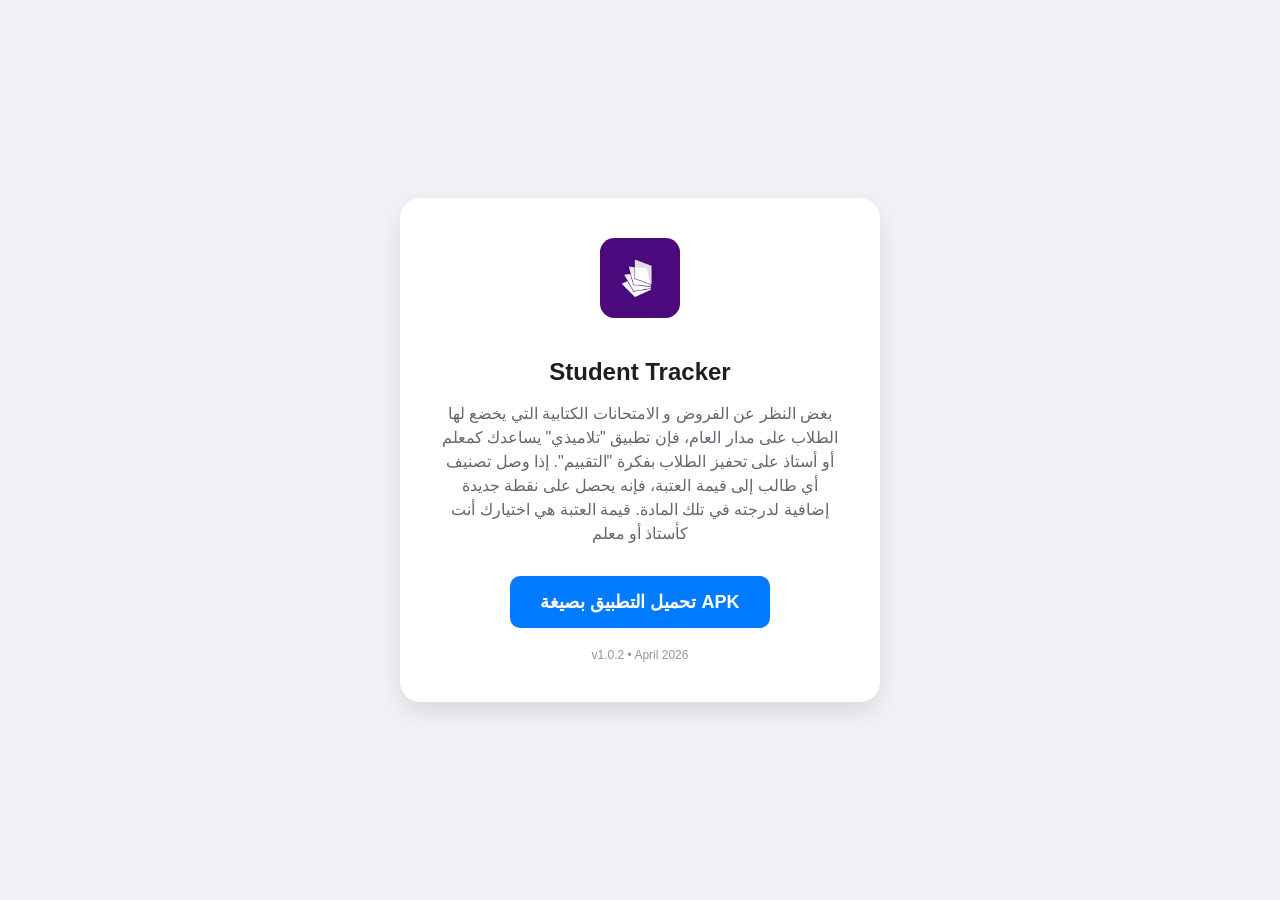
==== index.html @ 93ee36cd "Update index.html" ====
<!DOCTYPE html>
<html lang="en">
<head>
    <meta charset="UTF-8">
    <meta name="viewport" content="width=device-width, initial-scale=1.0">
    <title>Download Student Tracker</title>
    <style>
        body { font-family: -apple-system, BlinkMacSystemFont, "Segoe UI", Roboto, Helvetica, Arial, sans-serif; background-color: #f0f2f5; display: flex; justify-content: center; align-items: center; height: 100vh; margin: 0; }
        .container { background: white; padding: 40px; border-radius: 20px; box-shadow: 0 10px 25px rgba(0,0,0,0.1); text-align: center; max-width: 400px; width: 90%; }
        img { width: 80px; height: 80px; border-radius: 18%; margin-bottom: 20px; }
        h1 { font-size: 24px; color: #1c1e21; margin-bottom: 10px; }
        p { color: #606770; line-height: 1.5; margin-bottom: 30px; }
        .download-btn { background-color: #007bff; color: white; padding: 15px 30px; text-decoration: none; border-radius: 10px; font-weight: bold; font-size: 18px; display: inline-block; transition: background 0.3s; }
        .download-btn:hover { background-color: #0056b3; }
        .version { margin-top: 20px; font-size: 12px; color: #90949c; }
    </style>
</head>
<body>
    <div class="container">
        <img src="logo_v2.png" alt="App Icon">
        <h1>Student Tracker</h1>
        <p>
              بغض النظر عن الفروض و الامتحانات الكتابية التي يخضع لها الطلاب على مدار العام، فإن تطبيق "تلاميذي" يساعدك كمعلم أو أستاذ على تحفيز الطلاب بفكرة "التقييم".
 إذا وصل تصنيف أي طالب إلى قيمة العتبة، فإنه يحصل على نقطة جديدة إضافية لدرجته في تلك المادة.
قيمة العتبة هي اختيارك أنت كأستاذ أو معلم</p>
        <a href="https://github.com/Yassine-08/Talamidhi/releases/download/v1.0.0/talamidhi.apk" class="download-btn">تحميل التطبيق بصيغة APK</a>
        <div class="version">v1.0.2 • April 2026</div>
    </div>
</body>
</html>
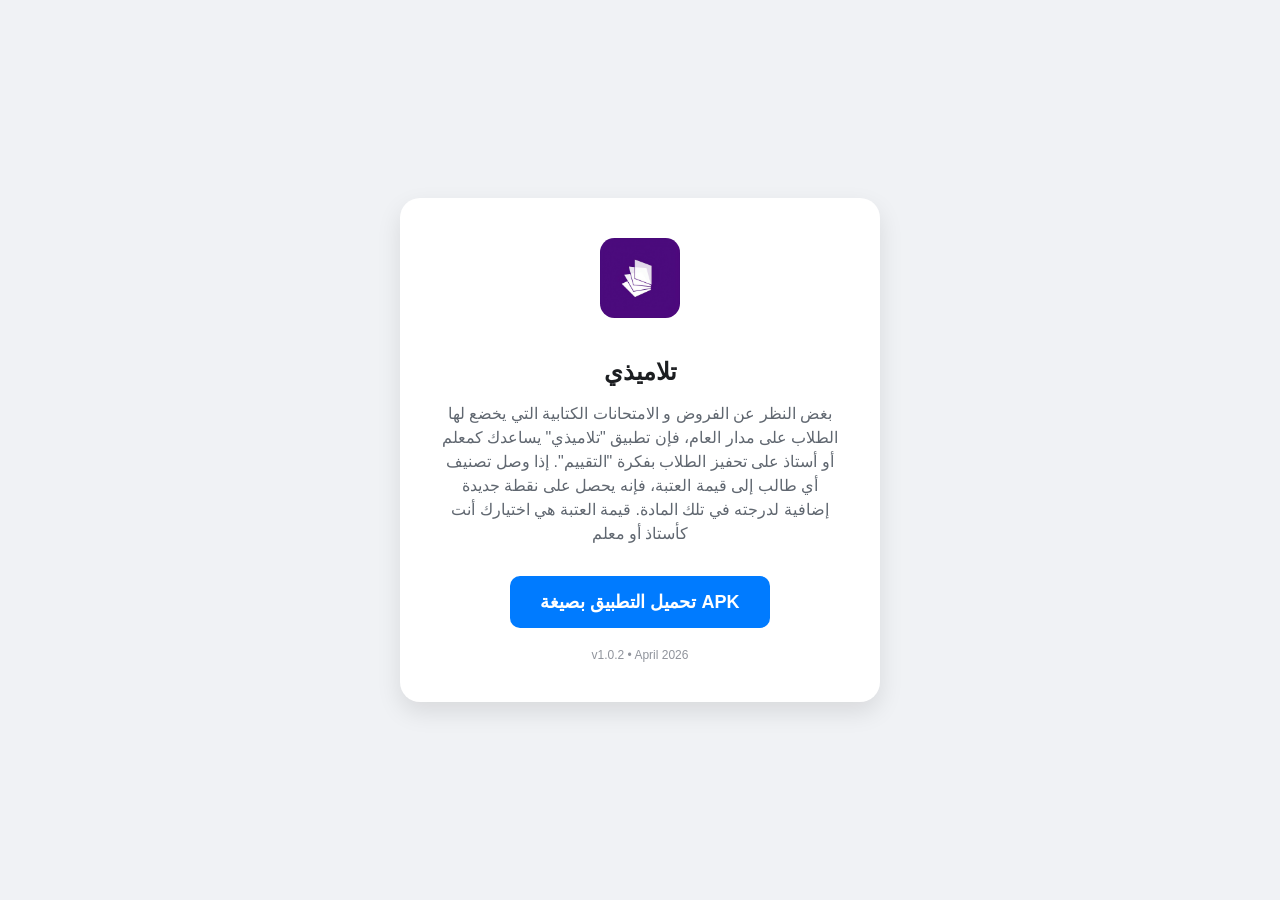
==== commit 0988b0c7: "Update index.html" ====
--- a/index.html
+++ b/index.html
@@ -18,7 +18,7 @@
 <body>
     <div class="container">
         <img src="logo_v2.png" alt="App Icon">
-        <h1>Student Tracker</h1>
+        <h1>تلاميذي</h1>
         <p>
               بغض النظر عن الفروض و الامتحانات الكتابية التي يخضع لها الطلاب على مدار العام، فإن تطبيق "تلاميذي" يساعدك كمعلم أو أستاذ على تحفيز الطلاب بفكرة "التقييم".
  إذا وصل تصنيف أي طالب إلى قيمة العتبة، فإنه يحصل على نقطة جديدة إضافية لدرجته في تلك المادة.
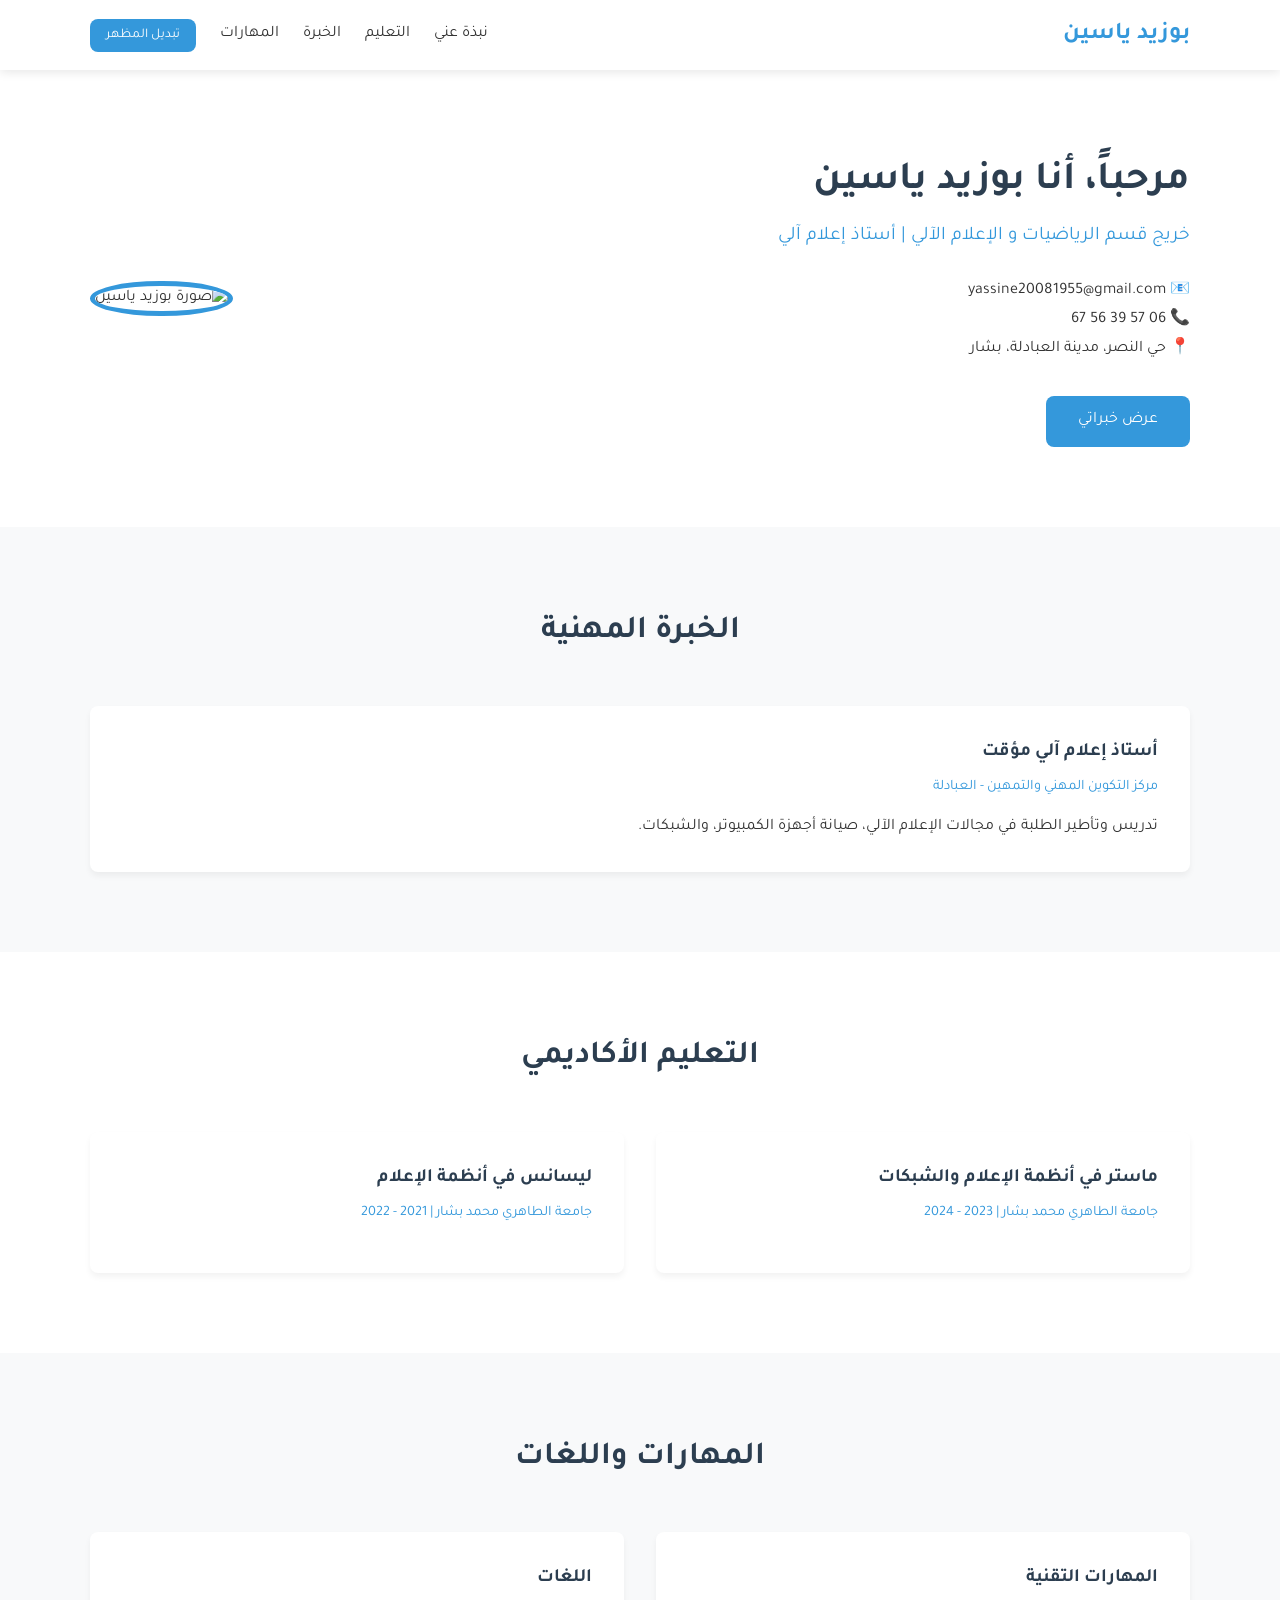
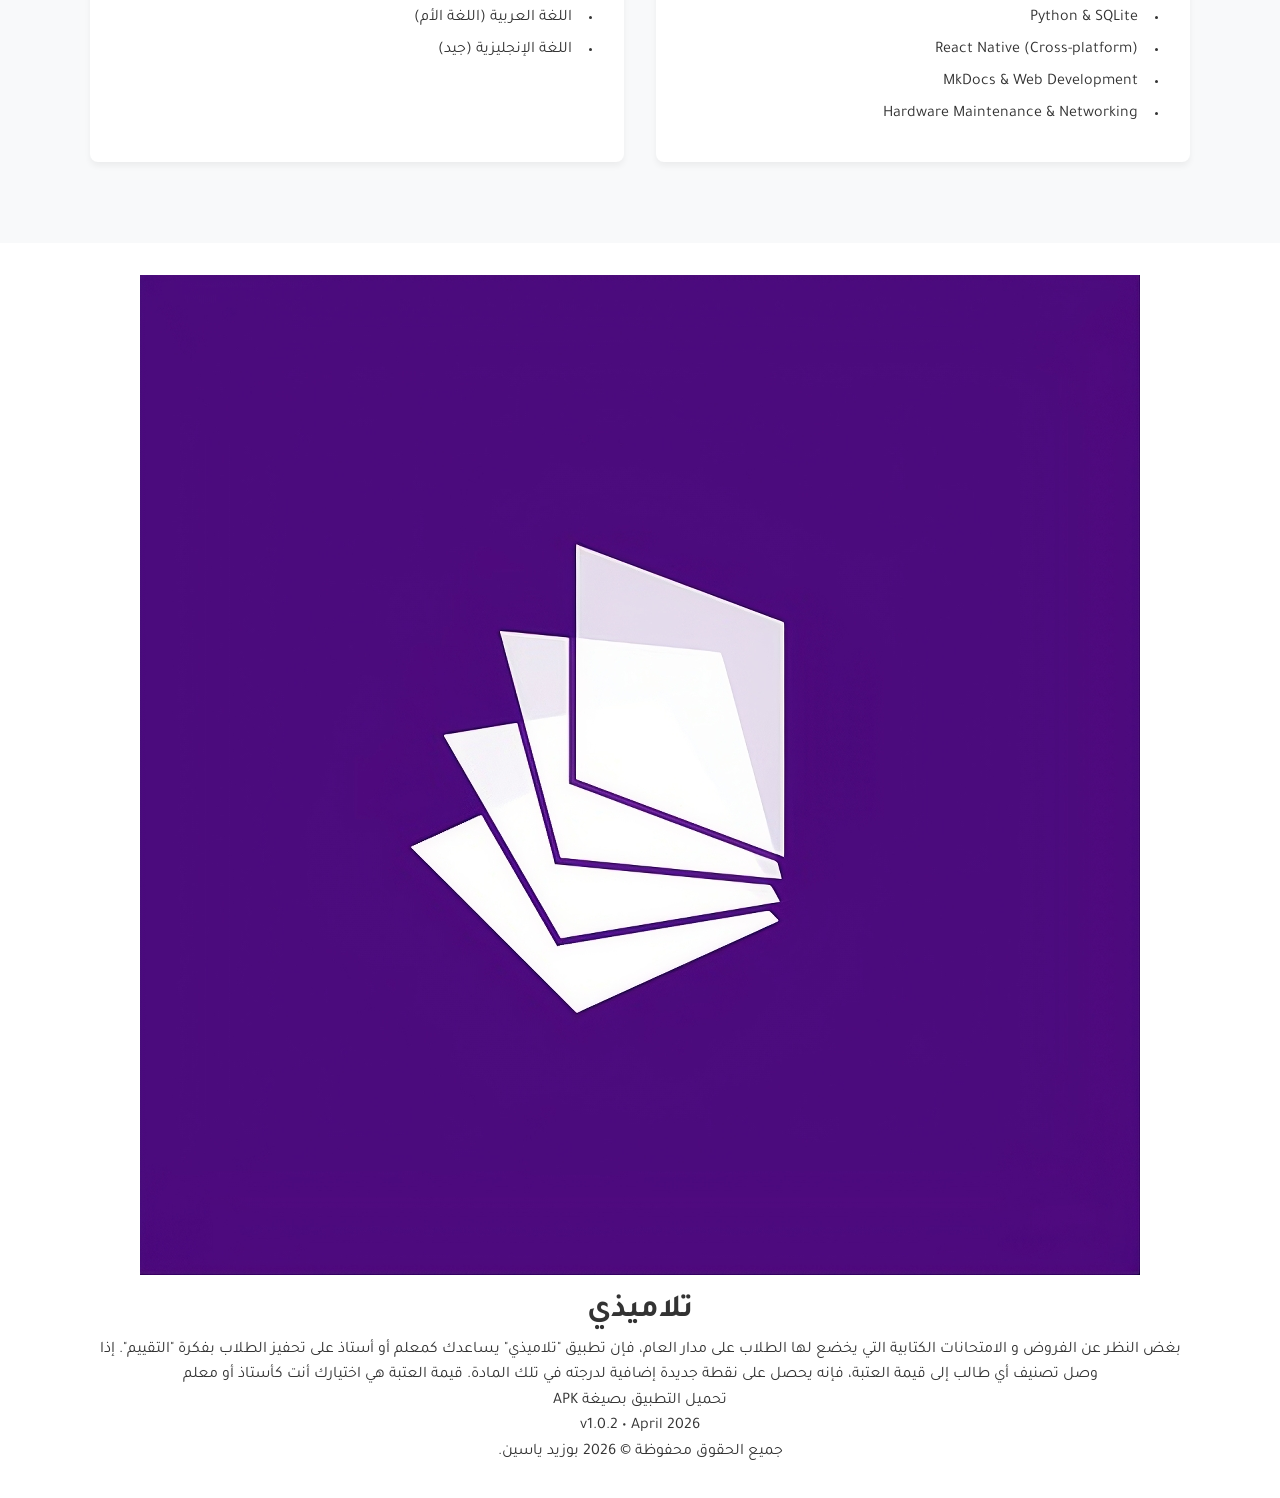
==== commit 03d24bd3: "new file" ====
--- a/index.html
+++ b/index.html
@@ -1,30 +1,122 @@
-<!DOCTYPE html>
-<html lang="en">
-<head>
-    <meta charset="UTF-8">
-    <meta name="viewport" content="width=device-width, initial-scale=1.0">
-    <title>Download Student Tracker</title>
-    <style>
-        body { font-family: -apple-system, BlinkMacSystemFont, "Segoe UI", Roboto, Helvetica, Arial, sans-serif; background-color: #f0f2f5; display: flex; justify-content: center; align-items: center; height: 100vh; margin: 0; }
-        .container { background: white; padding: 40px; border-radius: 20px; box-shadow: 0 10px 25px rgba(0,0,0,0.1); text-align: center; max-width: 400px; width: 90%; }
-        img { width: 80px; height: 80px; border-radius: 18%; margin-bottom: 20px; }
-        h1 { font-size: 24px; color: #1c1e21; margin-bottom: 10px; }
-        p { color: #606770; line-height: 1.5; margin-bottom: 30px; }
-        .download-btn { background-color: #007bff; color: white; padding: 15px 30px; text-decoration: none; border-radius: 10px; font-weight: bold; font-size: 18px; display: inline-block; transition: background 0.3s; }
-        .download-btn:hover { background-color: #0056b3; }
-        .version { margin-top: 20px; font-size: 12px; color: #90949c; }
-    </style>
-</head>
-<body>
-    <div class="container">
-        <img src="logo_v2.png" alt="App Icon">
-        <h1>تلاميذي</h1>
-        <p>
-              بغض النظر عن الفروض و الامتحانات الكتابية التي يخضع لها الطلاب على مدار العام، فإن تطبيق "تلاميذي" يساعدك كمعلم أو أستاذ على تحفيز الطلاب بفكرة "التقييم".
- إذا وصل تصنيف أي طالب إلى قيمة العتبة، فإنه يحصل على نقطة جديدة إضافية لدرجته في تلك المادة.
-قيمة العتبة هي اختيارك أنت كأستاذ أو معلم</p>
-        <a href="https://github.com/Yassine-08/Talamidhi/releases/download/v1.0.0/talamidhi.apk" class="download-btn">تحميل التطبيق بصيغة APK</a>
-        <div class="version">v1.0.2 • April 2026</div>
-    </div>
-</body>
-</html>
+<!DOCTYPE html>
+<html lang="ar" dir="rtl">
+<head>
+    <meta charset="UTF-8">
+    <meta name="viewport" content="width=device-width, initial-scale=1.0">
+    <title>بوزيد ياسين | محفظة مهنية</title>
+    <link rel="stylesheet" href="style.css">
+    <!-- Google Fonts for better typography -->
+    <link href="https://fonts.googleapis.com/css2?family=Tajawal:wght@400;500;700&display=swap" rel="stylesheet">
+</head>
+<body>
+
+    <header class="header">
+        <div class="container nav-container">
+            <h1 class="logo">بوزيد ياسين</h1>
+            <nav>
+                <ul class="nav-links">
+                    <li><a href="#about">نبذة عني</a></li>
+                    <li><a href="#education">التعليم</a></li>
+                    <li><a href="#experience">الخبرة</a></li>
+                    <li><a href="#skills">المهارات</a></li>
+                    <li><button id="theme-toggle" class="btn-theme">تبديل المظهر</button></li>
+                </ul>
+            </nav>
+        </div>
+    </header>
+
+    <main>
+        <!-- Hero Section -->
+        <section id="about" class="hero section">
+            <div class="container hero-content">
+                <div class="hero-text">
+                    <h2>مرحباً، أنا بوزيد ياسين</h2>
+                    <p class="subtitle">خريج قسم الرياضيات و الإعلام الآلي | أستاذ إعلام آلي</p>
+                    <p class="contact-info">
+                        📧 yassine20081955@gmail.com <br>
+                        📞 06 57 39 56 67 <br>
+                        📍 حي النصر، مدينة العبادلة، بشار
+                    </p>
+                    <a href="#experience" class="btn">عرض خبراتي</a>
+                </div>
+                <div class="hero-image">
+                    <!-- Replace with your actual photo path -->
+                    <img src="profile.jpg" alt="صورة بوزيد ياسين">
+                </div>
+            </div>
+        </section>
+
+        <!-- Experience Section -->
+        <section id="experience" class="section bg-light">
+            <div class="container">
+                <h2 class="section-title">الخبرة المهنية</h2>
+                <div class="card">
+                    <h3>أستاذ إعلام آلي مؤقت</h3>
+                    <p class="date">مركز التكوين المهني والتمهين - العبادلة</p>
+                    <p>تدريس وتأطير الطلبة في مجالات الإعلام الآلي، صيانة أجهزة الكمبيوتر، والشبكات.</p>
+                </div>
+            </div>
+        </section>
+
+        <!-- Education Section -->
+        <section id="education" class="section">
+            <div class="container">
+                <h2 class="section-title">التعليم الأكاديمي</h2>
+                <div class="grid-2">
+                    <div class="card">
+                        <h3>ماستر في أنظمة الإعلام والشبكات</h3>
+                        <p class="date">جامعة الطاهري محمد بشار | 2023 - 2024</p>
+                    </div>
+                    <div class="card">
+                        <h3>ليسانس في أنظمة الإعلام</h3>
+                        <p class="date">جامعة الطاهري محمد بشار | 2021 - 2022</p>
+                    </div>
+                </div>
+            </div>
+        </section>
+
+        <!-- Skills & Languages Section -->
+        <section id="skills" class="section bg-light">
+            <div class="container">
+                <h2 class="section-title">المهارات واللغات</h2>
+                <div class="grid-2">
+                    <div class="card">
+                        <h3>المهارات التقنية</h3>
+                        <ul class="skills-list">
+                            <li>Python & SQLite</li>
+                            <li>React Native (Cross-platform)</li>
+                            <li>MkDocs & Web Development</li>
+                            <li>Hardware Maintenance & Networking</li>
+                        </ul>
+                    </div>
+                    <div class="card">
+                        <h3>اللغات</h3>
+                        <ul class="skills-list">
+                            <li>اللغة العربية (اللغة الأم)</li>
+                            <li>اللغة الإنجليزية (جيد)</li>
+                        </ul>
+                    </div>
+                </div>
+            </div>
+        </section>
+    </main>
+
+    <footer>
+         <div class="container">
+        <img src="logo_v2.png" alt="App Icon">
+        <h1>تلاميذي</h1>
+        <p>
+              بغض النظر عن الفروض و الامتحانات الكتابية التي يخضع لها الطلاب على مدار العام، فإن تطبيق "تلاميذي" يساعدك كمعلم أو أستاذ على تحفيز الطلاب بفكرة "التقييم".
+ إذا وصل تصنيف أي طالب إلى قيمة العتبة، فإنه يحصل على نقطة جديدة إضافية لدرجته في تلك المادة.
+قيمة العتبة هي اختيارك أنت كأستاذ أو معلم</p>
+        <a href="https://github.com/Yassine-08/talamidhi/releases/download/v1.0.0/talamidhi.apk" class="download-btn">تحميل التطبيق بصيغة APK</a>
+        <div class="version">v1.0.2 • April 2026</div>
+    </div>
+        <div class="container">
+            <p>جميع الحقوق محفوظة &copy; 2026 بوزيد ياسين.</p>
+        </div>
+    </footer>
+
+    <script src="script.js"></script>
+</body>
+</html>
--- a/style.css
+++ b/style.css
@@ -0,0 +1,211 @@
+/* CSS Variables for Theming */
+:root {
+    --primary-color: #2c3e50;
+    --secondary-color: #3498db;
+    --bg-color: #ffffff;
+    --bg-light: #f8f9fa;
+    --text-color: #333333;
+    --card-bg: #ffffff;
+    --border-radius: 8px;
+    --transition: all 0.3s ease;
+}
+
+/* Dark Theme Variables */
+[data-theme="dark"] {
+    --primary-color: #ecf0f1;
+    --secondary-color: #3498db;
+    --bg-color: #1a1a1a;
+    --bg-light: #2c2c2c;
+    --text-color: #f5f5f5;
+    --card-bg: #333333;
+}
+
+/* Reset & Base Styles */
+* {
+    margin: 0;
+    padding: 0;
+    box-sizing: border-box;
+}
+
+body {
+    font-family: 'Tajawal', sans-serif;
+    background-color: var(--bg-color);
+    color: var(--text-color);
+    line-height: 1.6;
+    transition: var(--transition);
+}
+
+.container {
+    width: 90%;
+    max-width: 1100px;
+    margin: auto;
+}
+
+a {
+    text-decoration: none;
+    color: inherit;
+}
+
+/* Header & Navigation */
+.header {
+    background-color: var(--card-bg);
+    box-shadow: 0 2px 10px rgba(0,0,0,0.1);
+    position: sticky;
+    top: 0;
+    z-index: 100;
+}
+
+.nav-container {
+    display: flex;
+    justify-content: space-between;
+    align-items: center;
+    padding: 1rem 0;
+}
+
+.logo {
+    font-size: 1.5rem;
+    color: var(--secondary-color);
+}
+
+.nav-links {
+    list-style: none;
+    display: flex;
+    gap: 1.5rem;
+    align-items: center;
+}
+
+.nav-links a:hover {
+    color: var(--secondary-color);
+}
+
+.btn-theme {
+    background: var(--secondary-color);
+    color: #fff;
+    border: none;
+    padding: 0.5rem 1rem;
+    border-radius: var(--border-radius);
+    cursor: pointer;
+    font-family: inherit;
+    transition: var(--transition);
+}
+
+.btn-theme:hover {
+    opacity: 0.9;
+}
+
+/* Sections */
+.section {
+    padding: 5rem 0;
+}
+
+.bg-light {
+    background-color: var(--bg-light);
+}
+
+.section-title {
+    text-align: center;
+    margin-bottom: 3rem;
+    font-size: 2rem;
+    color: var(--primary-color);
+}
+
+/* Hero Section */
+.hero-content {
+    display: flex;
+    align-items: center;
+    justify-content: space-between;
+    gap: 2rem;
+}
+
+.hero-text h2 {
+    font-size: 2.5rem;
+    margin-bottom: 0.5rem;
+    color: var(--primary-color);
+}
+
+.subtitle {
+    font-size: 1.2rem;
+    color: var(--secondary-color);
+    margin-bottom: 1.5rem;
+}
+
+.contact-info {
+    margin-bottom: 2rem;
+    line-height: 1.8;
+}
+
+.btn {
+    display: inline-block;
+    background-color: var(--secondary-color);
+    color: #fff;
+    padding: 0.8rem 2rem;
+    border-radius: var(--border-radius);
+    transition: var(--transition);
+}
+
+.btn:hover {
+    background-color: #2980b9;
+}
+
+.hero-image img {
+    width: 250px;
+    height: 250px;
+    border-radius: 50%;
+    object-fit: cover;
+    border: 5px solid var(--secondary-color);
+}
+
+/* Cards & Grids */
+.grid-2 {
+    display: grid;
+    grid-template-columns: repeat(auto-fit, minmax(300px, 1fr));
+    gap: 2rem;
+}
+
+.card {
+    background-color: var(--card-bg);
+    padding: 2rem;
+    border-radius: var(--border-radius);
+    box-shadow: 0 4px 6px rgba(0,0,0,0.05);
+    transition: var(--transition);
+}
+
+.card:hover {
+    transform: translateY(-5px);
+    box-shadow: 0 10px 15px rgba(0,0,0,0.1);
+}
+
+.card h3 {
+    color: var(--primary-color);
+    margin-bottom: 0.5rem;
+}
+
+.date {
+    color: var(--secondary-color);
+    font-size: 0.9rem;
+    margin-bottom: 1rem;
+}
+
+.skills-list {
+    list-style-position: inside;
+    line-height: 2;
+}
+
+/* Footer */
+footer {
+    text-align: center;
+    padding: 2rem 0;
+    background-color: var(--card-bg);
+    border-top: 1px solid var(--bg-light);
+}
+
+/* Responsive */
+@media (max-width: 768px) {
+    .hero-content {
+        flex-direction: column-reverse;
+        text-align: center;
+    }
+    .nav-links {
+        display: none; /* Can be replaced with a hamburger menu later */
+    }
+}
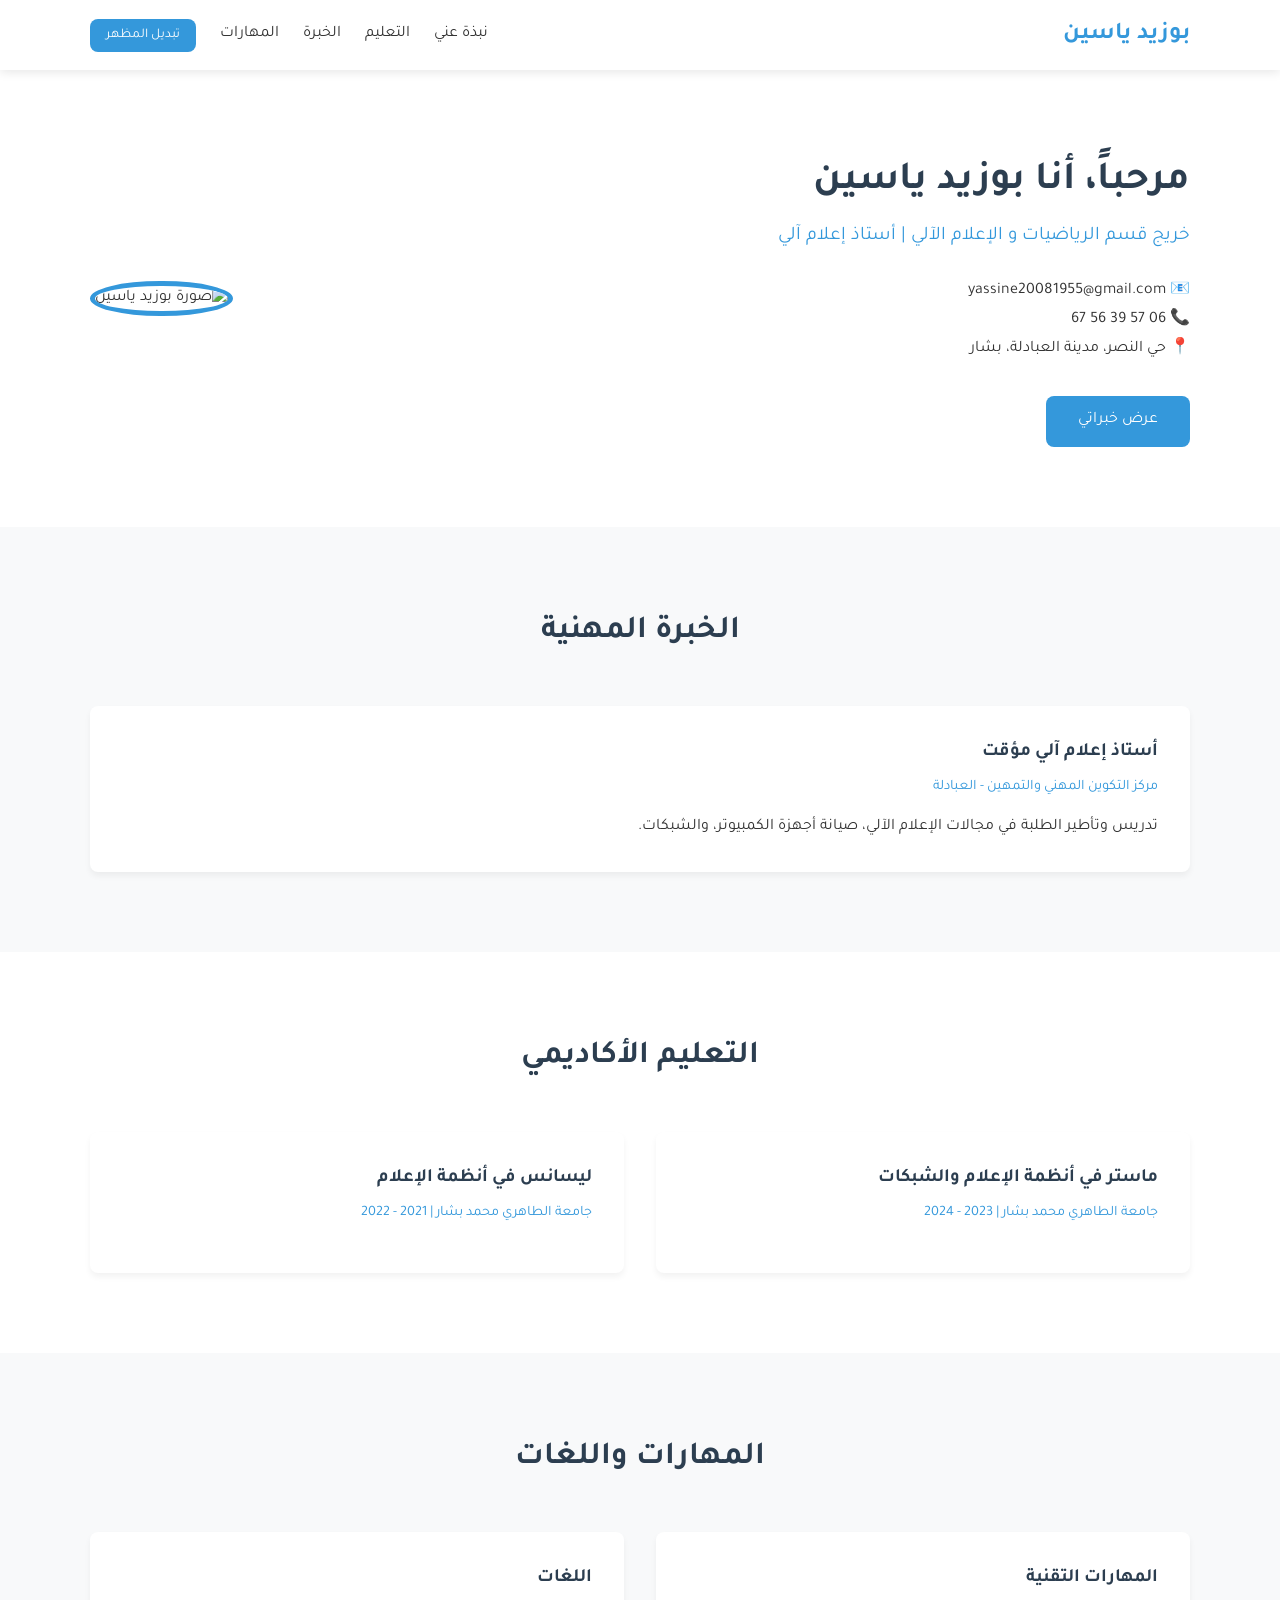
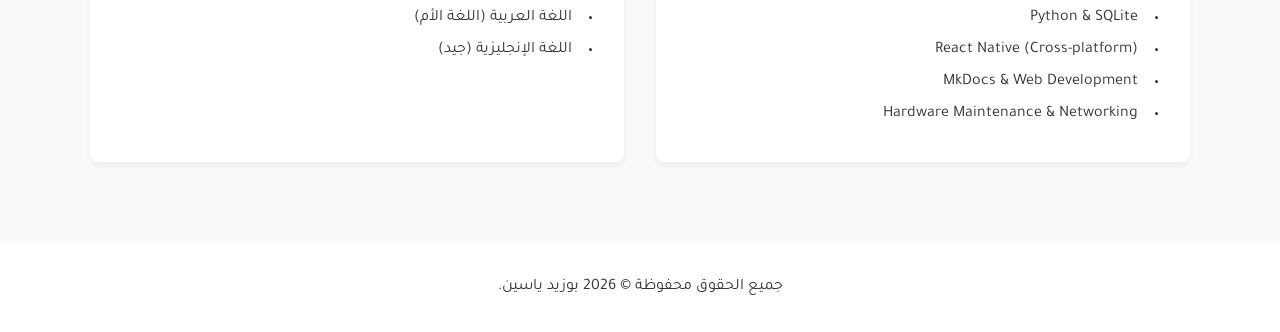
==== commit 4ed642c8: "none" ====
--- a/index.html
+++ b/index.html
@@ -102,16 +102,7 @@
     </main>
 
     <footer>
-         <div class="container">
-        <img src="logo_v2.png" alt="App Icon">
-        <h1>تلاميذي</h1>
-        <p>
-              بغض النظر عن الفروض و الامتحانات الكتابية التي يخضع لها الطلاب على مدار العام، فإن تطبيق "تلاميذي" يساعدك كمعلم أو أستاذ على تحفيز الطلاب بفكرة "التقييم".
- إذا وصل تصنيف أي طالب إلى قيمة العتبة، فإنه يحصل على نقطة جديدة إضافية لدرجته في تلك المادة.
-قيمة العتبة هي اختيارك أنت كأستاذ أو معلم</p>
-        <a href="https://github.com/Yassine-08/talamidhi/releases/download/v1.0.0/talamidhi.apk" class="download-btn">تحميل التطبيق بصيغة APK</a>
-        <div class="version">v1.0.2 • April 2026</div>
-    </div>
+         
         <div class="container">
             <p>جميع الحقوق محفوظة &copy; 2026 بوزيد ياسين.</p>
         </div>
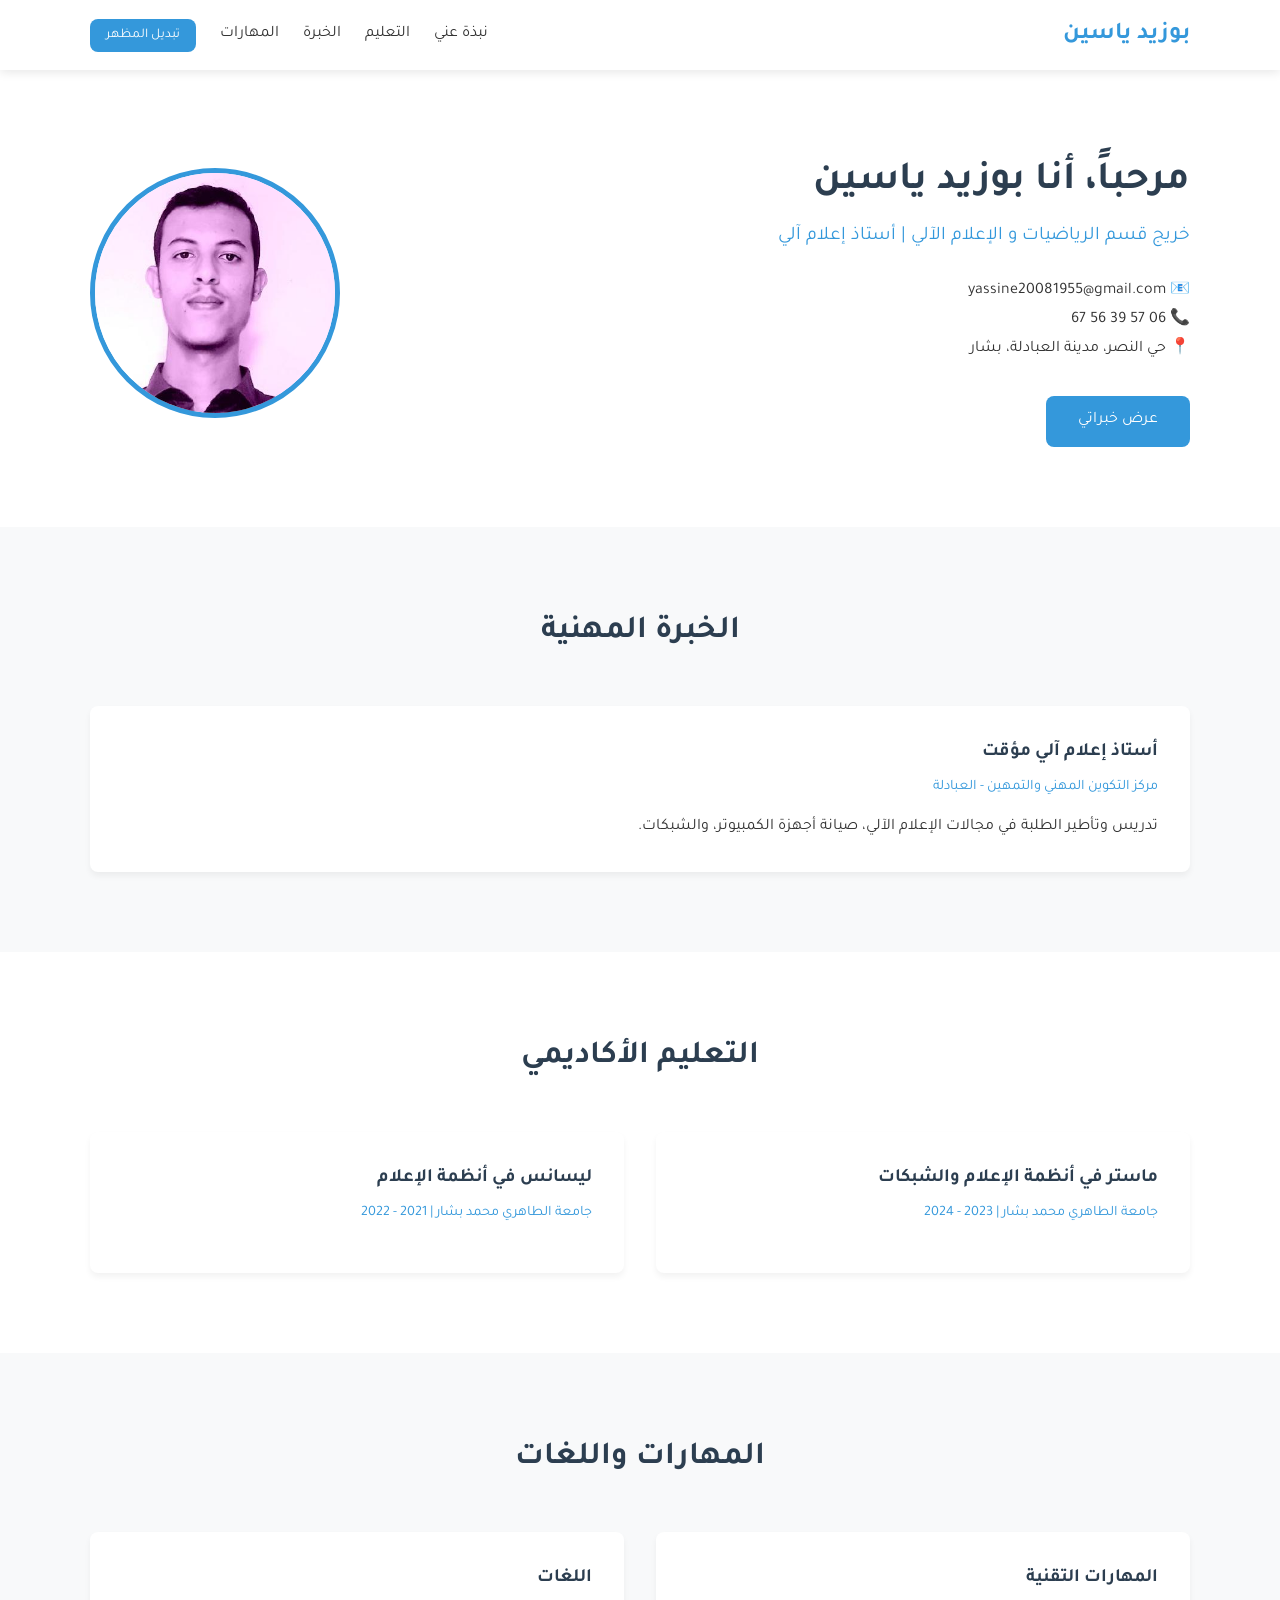
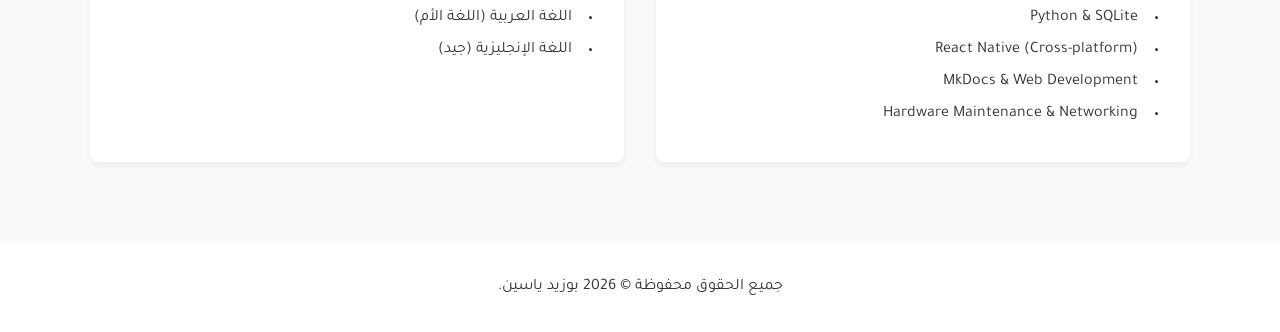
==== commit 78be1be7: "more changes" ====
--- a/index.html
+++ b/index.html
@@ -41,7 +41,7 @@
                 </div>
                 <div class="hero-image">
                     <!-- Replace with your actual photo path -->
-                    <img src="profile.jpg" alt="صورة بوزيد ياسين">
+                    <img src="me.jfif" alt="صورة بوزيد ياسين">
                 </div>
             </div>
         </section>
@@ -102,7 +102,6 @@
     </main>
 
     <footer>
-         
         <div class="container">
             <p>جميع الحقوق محفوظة &copy; 2026 بوزيد ياسين.</p>
         </div>
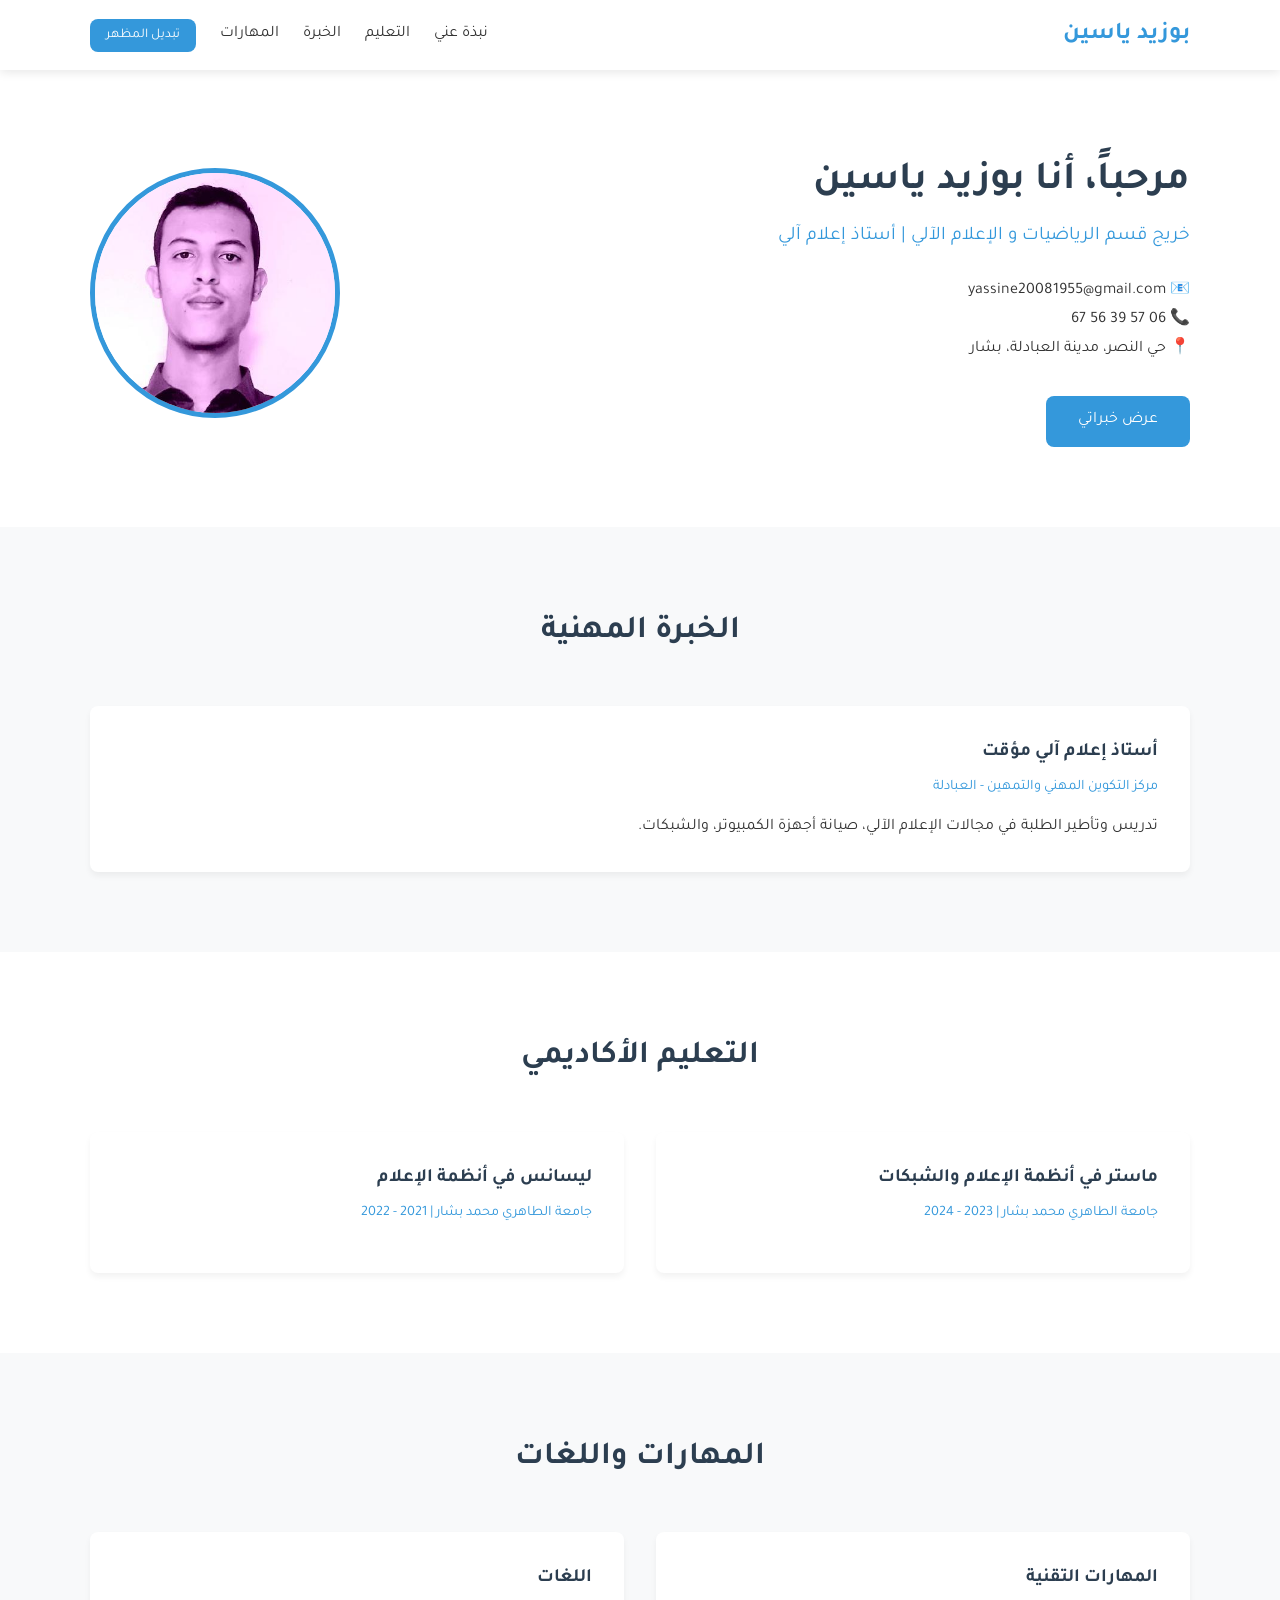
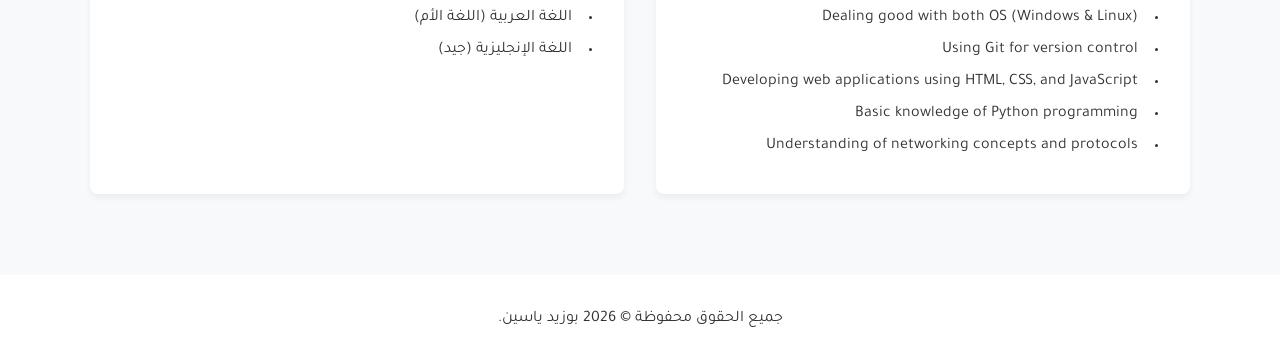
==== commit 53e7effc: "new" ====
--- a/index.html
+++ b/index.html
@@ -83,10 +83,11 @@
                     <div class="card">
                         <h3>المهارات التقنية</h3>
                         <ul class="skills-list">
-                            <li>Python & SQLite</li>
-                            <li>React Native (Cross-platform)</li>
-                            <li>MkDocs & Web Development</li>
-                            <li>Hardware Maintenance & Networking</li>
+                            <li>Dealing good with both OS (Windows & Linux)</li>
+                            <li>Using Git for version control</li>
+                            <li>Developing web applications using HTML, CSS, and JavaScript</li>
+                            <li>Basic knowledge of Python programming</li>
+                            <li>Understanding of networking concepts and protocols</li>
                         </ul>
                     </div>
                     <div class="card">
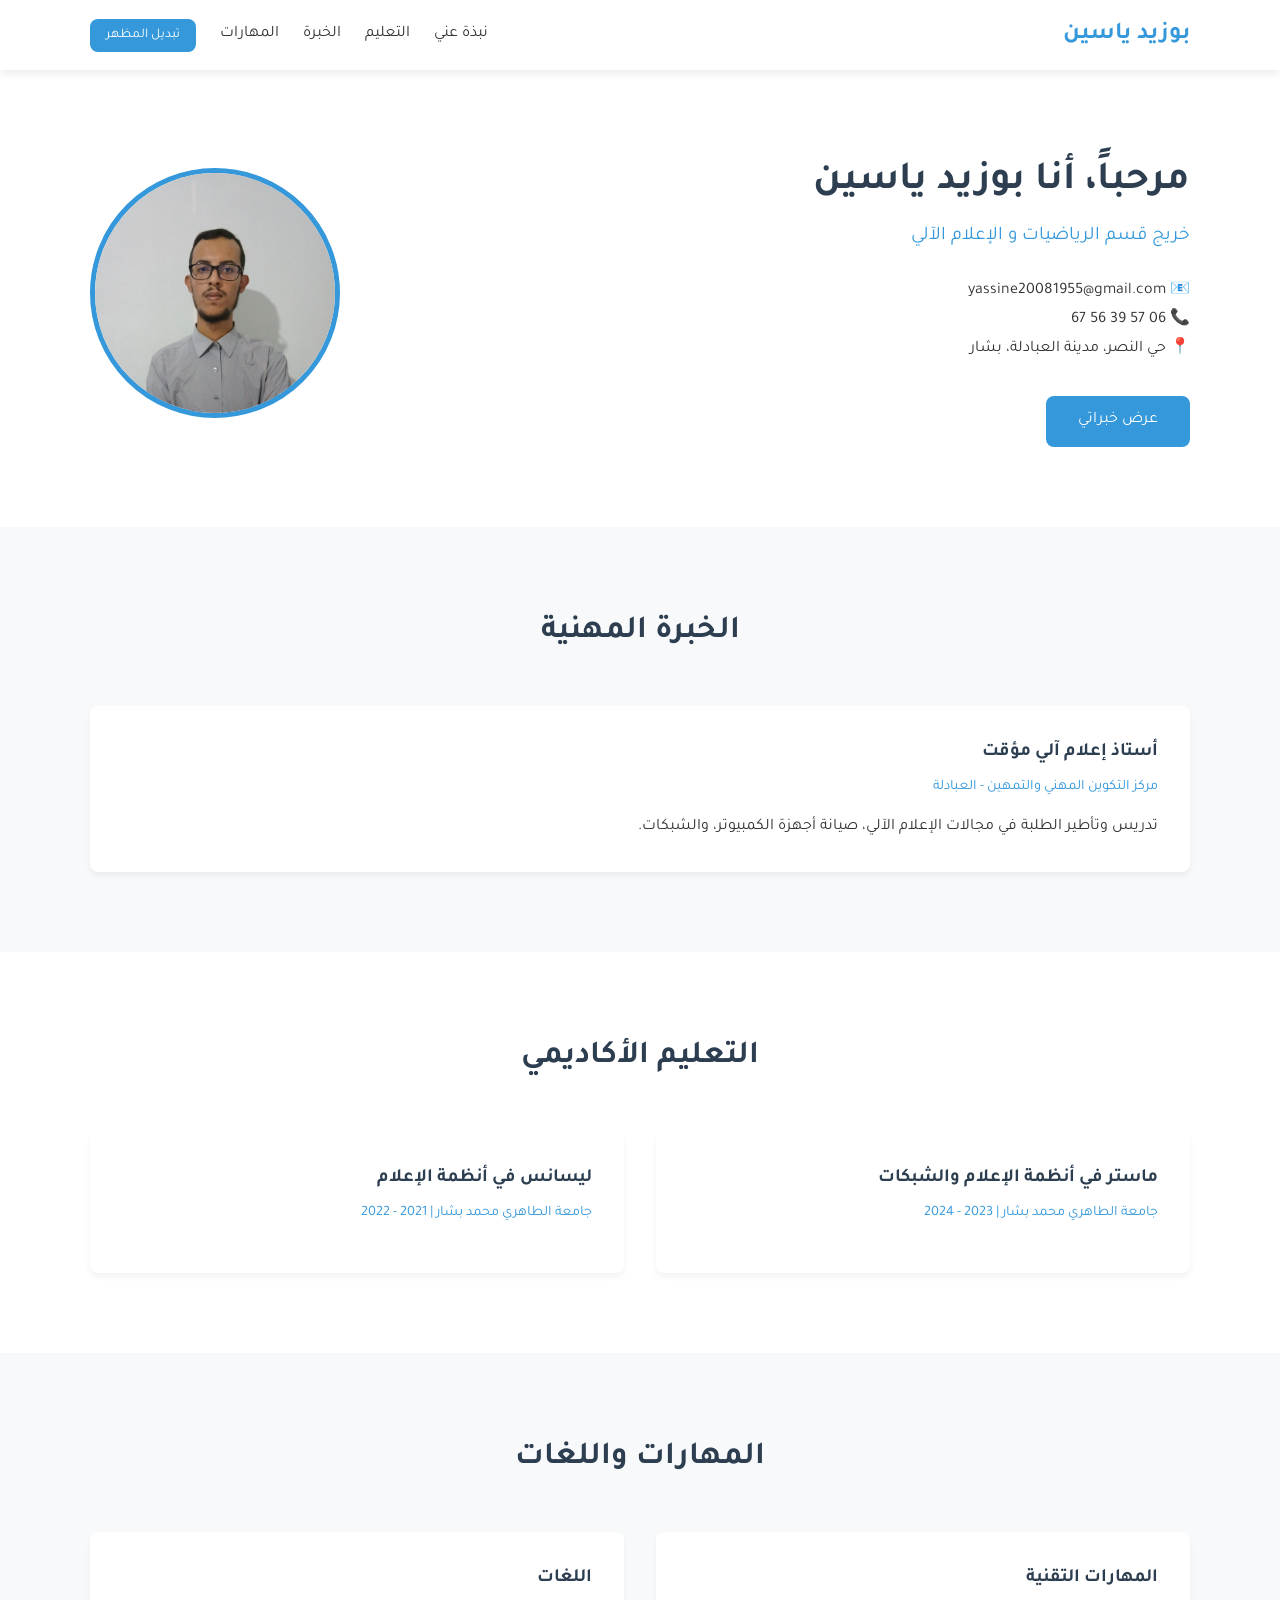
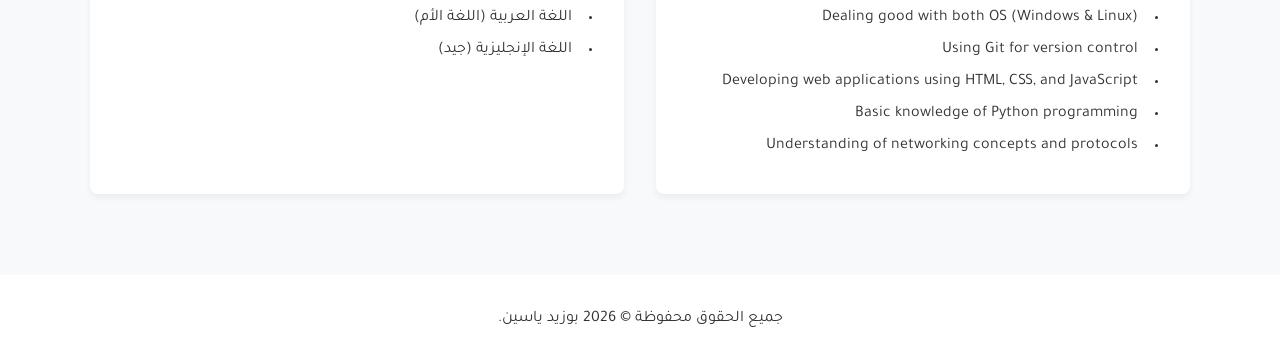
==== commit e18dc811: "changing the image" ====
--- a/index.html
+++ b/index.html
@@ -31,7 +31,7 @@
             <div class="container hero-content">
                 <div class="hero-text">
                     <h2>مرحباً، أنا بوزيد ياسين</h2>
-                    <p class="subtitle">خريج قسم الرياضيات و الإعلام الآلي | أستاذ إعلام آلي</p>
+                    <p class="subtitle">خريج قسم الرياضيات و الإعلام الآلي</p>
                     <p class="contact-info">
                         📧 yassine20081955@gmail.com <br>
                         📞 06 57 39 56 67 <br>
@@ -41,7 +41,7 @@
                 </div>
                 <div class="hero-image">
                     <!-- Replace with your actual photo path -->
-                    <img src="me.jfif" alt="صورة بوزيد ياسين">
+                    <img src="me.jpg" alt="صورة بوزيد ياسين">
                 </div>
             </div>
         </section>
